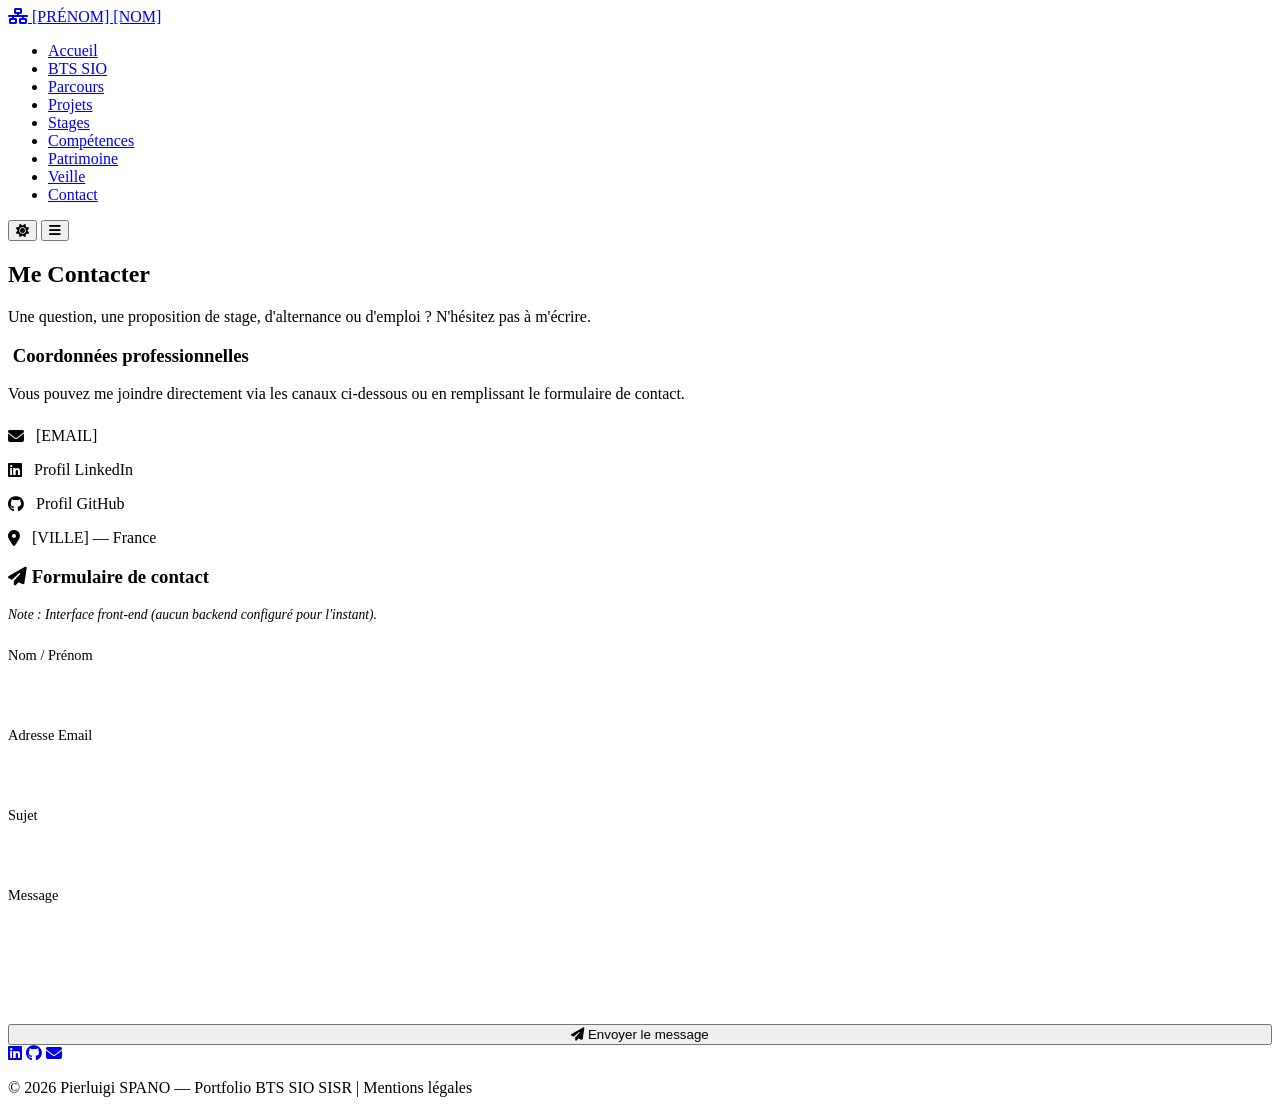
==== contact.html @ 4b3090c0 "Add files via upload" ====
<!DOCTYPE html>
<html lang="fr" data-theme="dark">
<head>
    <meta charset="UTF-8">
    <meta name="viewport" content="width=device-width, initial-scale=1.0">
    <meta name="description" content="Contactez [PRÉNOM] [NOM], étudiant en BTS SIO option SISR, pour une opportunité de stage, d'alternance ou d'emploi.">
    <title>Contact | Portfolio BTS SIO SISR</title>
    <link rel="stylesheet" href="https://cdnjs.cloudflare.com/ajax/libs/font-awesome/6.4.0/css/all.min.css">
    <link rel="stylesheet" href="css/style.css">
    <link rel="stylesheet" href="css/responsive.css">
</head>
<body>

    <header>
        <nav class="navbar">
            <a href="index.html" class="nav-brand">
                <i class="fas fa-network-wired"></i> [PRÉNOM] [NOM]
            </a>
            <ul class="nav-menu">
                <li><a href="index.html" class="nav-link">Accueil</a></li>
                <li><a href="bts-sio.html" class="nav-link">BTS SIO</a></li>
                <li><a href="parcours.html" class="nav-link">Parcours</a></li>
                <li><a href="projets.html" class="nav-link">Projets</a></li>
                <li><a href="stages.html" class="nav-link">Stages</a></li>
                <li><a href="competences.html" class="nav-link">Compétences</a></li>
                <li><a href="patrimoine.html" class="nav-link">Patrimoine</a></li>
                <li><a href="veille.html" class="nav-link">Veille</a></li>
                <li><a href="contact.html" class="nav-link">Contact</a></li>
            </ul>
            <div class="nav-actions">
                <button class="theme-toggle" aria-label="Changer de thème"><i class="fas fa-sun"></i></button>
                <button class="hamburger" aria-label="Menu mobile"><i class="fas fa-bars"></i></button>
            </div>
        </nav>
    </header>

    <main>
        <section class="page-header">
            <h1>Me <span>Contacter</span></h1>
            <p>Une question, une proposition de stage, d'alternance ou d'emploi ? N'hésitez pas à m'écrire.</p>
        </section>

        <div class="container">
            <div class="grid-2" style="align-items: start;">
                <!-- Coordonnées et réseaux -->
                <div class="card">
                    <h3><i class="fas id-card"></i> Coordonnées professionnelles</h3>
                    <p style="margin-bottom: 1.5rem;">Vous pouvez me joindre directement via les canaux ci-dessous ou en remplissant le formulaire de contact.</p>
                    
                    <ul style="list-style: none; padding: 0;">
                        <li style="margin-bottom: 1rem; display: flex; align-items: center; gap: 0.75rem;">
                            <i class="fas fa-envelope" style="color: var(--accent-cyan);"></i>
                            <a href="mailto:[EMAIL]" style="color: var(--text-secondary); text-decoration: none;">[EMAIL]</a>
                        </li>
                        <li style="margin-bottom: 1rem; display: flex; align-items: center; gap: 0.75rem;">
                            <i class="fab fa-linkedin" style="color: var(--accent-cyan);"></i>
                            <a href="[LIEN LINKEDIN]" target="_blank" style="color: var(--text-secondary); text-decoration: none;">Profil LinkedIn</a>
                        </li>
                        <li style="margin-bottom: 1rem; display: flex; align-items: center; gap: 0.75rem;">
                            <i class="fab fa-github" style="color: var(--accent-cyan);"></i>
                            <a href="[LIEN GITHUB]" target="_blank" style="color: var(--text-secondary); text-decoration: none;">Profil GitHub</a>
                        </li>
                        <li style="display: flex; align-items: center; gap: 0.75rem;">
                            <i class="fas fa-map-marker-alt" style="color: var(--accent-cyan);"></i>
                            <span style="color: var(--text-secondary);">[VILLE] — France</span>
                        </li>
                    </ul>
                </div>

                <!-- Formulaire Front-End -->
                <div class="card">
                    <h3><i class="fas fa-paper-plane"></i> Formulaire de contact</h3>
                    <p style="font-size: 0.85rem; color: var(--text-secondary); margin-bottom: 1.5rem; font-style: italic;">
                        Note : Interface front-end (aucun backend configuré pour l'instant).
                    </p>

                    <form id="contact-form" onsubmit="event.preventDefault(); alert('Message simulé envoyé avec succès ! (Interface front-end)');">
                        <div style="margin-bottom: 1rem;">
                            <label for="nom" style="display: block; margin-bottom: 0.5rem; color: var(--text-primary); font-size: 0.9rem;">Nom / Prénom</label>
                            <input type="text" id="nom" name="nom" required style="width: 100%; padding: 0.75rem; background-color: var(--bg-primary); border: 1px solid var(--border-color); border-radius: 0.375rem; color: var(--text-primary);">
                        </div>
                        <div style="margin-bottom: 1rem;">
                            <label for="email" style="display: block; margin-bottom: 0.5rem; color: var(--text-primary); font-size: 0.9rem;">Adresse Email</label>
                            <input type="email" id="email" name="email" required style="width: 100%; padding: 0.75rem; background-color: var(--bg-primary); border: 1px solid var(--border-color); border-radius: 0.375rem; color: var(--text-primary);">
                        </div>
                        <div style="margin-bottom: 1rem;">
                            <label for="sujet" style="display: block; margin-bottom: 0.5rem; color: var(--text-primary); font-size: 0.9rem;">Sujet</label>
                            <input type="text" id="sujet" name="sujet" required style="width: 100%; padding: 0.75rem; background-color: var(--bg-primary); border: 1px solid var(--border-color); border-radius: 0.375rem; color: var(--text-primary);">
                        </div>
                        <div style="margin-bottom: 1.5rem;">
                            <label for="message" style="display: block; margin-bottom: 0.5rem; color: var(--text-primary); font-size: 0.9rem;">Message</label>
                            <textarea id="message" name="message" rows="4" required style="width: 100%; padding: 0.75rem; background-color: var(--bg-primary); border: 1px solid var(--border-color); border-radius: 0.375rem; color: var(--text-primary); resize: vertical;"></textarea>
                        </div>
                        <button type="submit" class="btn btn-primary" style="width: 100%; justify-content: center;">
                            <i class="fas fa-paper-plane"></i> Envoyer le message
                        </button>
                    </form>
                </div>
            </div>
        </div>
    </main>

    <footer>
        <div class="footer-content">
            <div class="social-links">
                <a href="[LIEN LINKEDIN]" target="_blank" aria-label="LinkedIn"><i class="fab fa-linkedin"></i></a>
                <a href="[LIEN GITHUB]" target="_blank" aria-label="GitHub"><i class="fab fa-github"></i></a>
                <a href="mailto:[EMAIL]" aria-label="Email"><i class="fas fa-envelope"></i></a>
            </div>
            <p class="legal-notice">© 2026 Pierluigi SPANO — Portfolio BTS SIO SISR | <a href="contact.html" style="color: var(--accent-cyan); text-decoration: none;">Mentions légales</a></p>
        </div>
    </footer>

    <script src="js/main.js"></script>
</body>
</html>
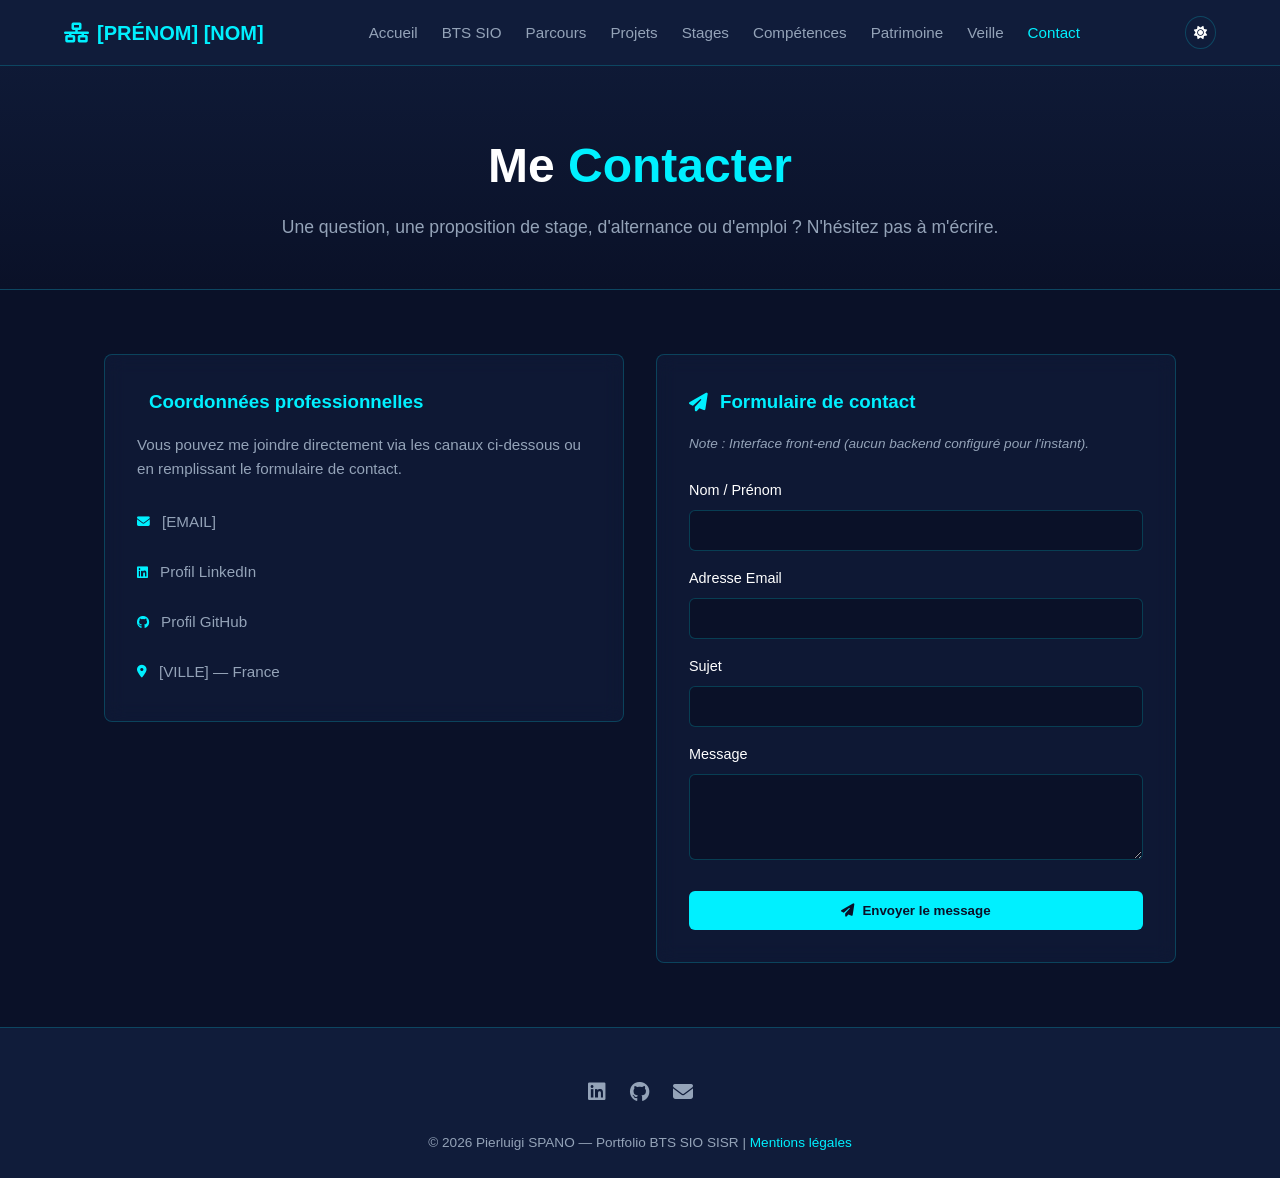
==== commit 16f05cdd: "Fix HTML structure and restore contact page content" ====
--- a/contact.html
+++ b/contact.html
@@ -58,7 +58,7 @@
                         </li>
                         <li style="margin-bottom: 1rem; display: flex; align-items: center; gap: 0.75rem;">
                             <i class="fab fa-github" style="color: var(--accent-cyan);"></i>
-                            <a href="[LIEN GITHUB]" target="_blank" style="color: var(--text-secondary); text-decoration: none;">Profil GitHub</a>
+                            <a href="[https://luigi59770.github.io/pierluigi-spano-portfolio-sisr.github.io/bts-sio.html]" target="_blank" style="color: var(--text-secondary); text-decoration: none;">Profil GitHub</a>
                         </li>
                         <li style="display: flex; align-items: center; gap: 0.75rem;">
                             <i class="fas fa-map-marker-alt" style="color: var(--accent-cyan);"></i>
@@ -113,4 +113,4 @@
 
     <script src="js/main.js"></script>
 </body>
-</html>+</html>
--- a/css/style.css
+++ b/css/style.css
@@ -0,0 +1,665 @@
+:root {
+    --bg-primary: #0a1128;
+    --bg-secondary: #101c3a;
+    --bg-card: rgba(16, 28, 58, 0.7);
+    --text-primary: #ffffff;
+    --text-secondary: #94a3b8;
+    --accent-cyan: #00f0ff;
+    --accent-blue: #3b82f6;
+    --accent-glow: rgba(0, 240, 255, 0.2);
+    --border-color: rgba(0, 240, 255, 0.2);
+    --transition: all 0.3s ease;
+}
+
+[data-theme="light"] {
+    --bg-primary: #f8fafc;
+    --bg-secondary: #ffffff;
+    --bg-card: rgba(255, 255, 255, 0.9);
+    --text-primary: #0f172a;
+    --text-secondary: #475569;
+    --accent-cyan: #0284c7;
+    --accent-blue: #2563eb;
+    --accent-glow: rgba(2, 132, 199, 0.15);
+    --border-color: rgba(2, 132, 199, 0.2);
+}
+
+* {
+    margin: 0;
+    padding: 0;
+    box-sizing: border-box;
+}
+
+html {
+    scroll-behavior: smooth;
+}
+
+body {
+    font-family: 'Segoe UI', Roboto, Helvetica, Arial, sans-serif;
+    background-color: var(--bg-primary);
+    color: var(--text-primary);
+    line-height: 1.6;
+    transition: background-color 0.3s ease, color 0.3s ease;
+}
+
+/* Navbar */
+.navbar {
+    position: fixed;
+    top: 0;
+    left: 0;
+    width: 100%;
+    background-color: var(--bg-secondary);
+    backdrop-filter: blur(10px);
+    border-bottom: 1px solid var(--border-color);
+    display: flex;
+    justify-content: space-between;
+    align-items: center;
+    padding: 1rem 5%;
+    z-index: 1000;
+}
+
+.nav-brand {
+    font-size: 1.25rem;
+    font-weight: 700;
+    color: var(--accent-cyan);
+    text-decoration: none;
+    display: flex;
+    align-items: center;
+    gap: 0.5rem;
+}
+
+.nav-menu {
+    display: flex;
+    list-style: none;
+    gap: 1.5rem;
+    align-items: center;
+}
+
+.nav-link {
+    color: var(--text-secondary);
+    text-decoration: none;
+    font-size: 0.95rem;
+    font-weight: 500;
+    transition: var(--transition);
+}
+
+.nav-link:hover, .nav-link.active {
+    color: var(--accent-cyan);
+}
+
+.nav-actions {
+    display: flex;
+    align-items: center;
+    gap: 1rem;
+}
+
+.theme-toggle {
+    background: none;
+    border: 1px solid var(--border-color);
+    color: var(--text-primary);
+    padding: 0.5rem;
+    border-radius: 50%;
+    cursor: pointer;
+    transition: var(--transition);
+}
+
+.theme-toggle:hover {
+    background-color: var(--accent-glow);
+    color: var(--accent-cyan);
+}
+
+.hamburger {
+    display: none;
+    cursor: pointer;
+    background: none;
+    border: none;
+    color: var(--text-primary);
+    font-size: 1.5rem;
+}
+
+/* Hero Section */
+.hero {
+    min-height: 100vh;
+    display: flex;
+    align-items: center;
+    justify-content: center;
+    padding: 8rem 5% 4rem 5%;
+    position: relative;
+    overflow: hidden;
+}
+
+.hero-content {
+    max-width: 800px;
+    text-align: center;
+    z-index: 2;
+}
+
+.hero h1 {
+    font-size: clamp(2.5rem, 5vw, 4rem);
+    font-weight: 800;
+    margin-bottom: 1rem;
+}
+
+.hero h1 span {
+    color: var(--accent-cyan);
+}
+
+.hero p {
+    font-size: clamp(1rem, 2vw, 1.25rem);
+    color: var(--text-secondary);
+    margin-bottom: 2rem;
+}
+
+.hero-buttons {
+    display: flex;
+    gap: 1rem;
+    justify-content: center;
+    flex-wrap: wrap;
+}
+
+.btn {
+    display: inline-flex;
+    align-items: center;
+    gap: 0.5rem;
+    padding: 0.75rem 1.5rem;
+    border-radius: 0.375rem;
+    font-weight: 600;
+    text-decoration: none;
+    transition: var(--transition);
+    cursor: pointer;
+}
+
+.btn-primary {
+    background-color: var(--accent-cyan);
+    color: #0a1128;
+    border: none;
+}
+
+.btn-primary:hover {
+    box-shadow: 0 0 15px var(--accent-glow);
+    transform: translateY(-2px);
+}
+
+.btn-secondary {
+    background-color: transparent;
+    color: var(--text-primary);
+    border: 1px solid var(--border-color);
+}
+
+.btn-secondary:hover {
+    border-color: var(--accent-cyan);
+    background-color: var(--accent-glow);
+}
+
+/* Footer */
+footer {
+    background-color: var(--bg-secondary);
+    border-top: 1px solid var(--border-color);
+    padding: 3rem 5% 1.5rem 5%;
+    text-align: center;
+}
+
+.footer-content {
+    display: flex;
+    flex-direction: column;
+    align-items: center;
+    gap: 1.5rem;
+    max-width: 1200px;
+    margin: 0 auto;
+}
+
+.social-links {
+    display: flex;
+    gap: 1.5rem;
+    font-size: 1.25rem;
+}
+
+.social-links a {
+    color: var(--text-secondary);
+    transition: var(--transition);
+}
+
+.social-links a:hover {
+    color: var(--accent-cyan);
+}
+
+.legal-notice {
+    font-size: 0.85rem;
+    color: var(--text-secondary);
+}
+/* Pages Global Layout */
+.page-header {
+    padding: 8rem 5% 3rem 5%;
+    text-align: center;
+    background: linear-gradient(to bottom, var(--bg-secondary), var(--bg-primary));
+    border-bottom: 1px solid var(--border-color);
+}
+
+.page-header h1 {
+    font-size: clamp(2rem, 4vw, 3rem);
+    margin-bottom: 0.5rem;
+    color: var(--text-primary);
+}
+
+.page-header h1 span {
+    color: var(--accent-cyan);
+}
+
+.page-header p {
+    color: var(--text-secondary);
+    font-size: 1.1rem;
+}
+
+.container {
+    max-width: 1200px;
+    margin: 0 auto;
+    padding: 4rem 5%;
+}
+
+/* Grids & Cards */
+.grid-2 {
+    display: grid;
+    grid-template-columns: repeat(auto-fit, minmax(300px, 1fr));
+    gap: 2rem;
+}
+
+.grid-3 {
+    display: grid;
+    grid-template-columns: repeat(auto-fit, minmax(280px, 1fr));
+    gap: 2rem;
+}
+
+.card {
+    background-color: var(--bg-card);
+    border: 1px solid var(--border-color);
+    border-radius: 0.5rem;
+    padding: 2rem;
+    backdrop-filter: blur(10px);
+    transition: var(--transition);
+}
+
+.card:hover {
+    border-color: var(--accent-cyan);
+    transform: translateY(-5px);
+    box-shadow: 0 10px 30px var(--accent-glow);
+}
+
+.card h3 {
+    margin-bottom: 1rem;
+    color: var(--accent-cyan);
+    display: flex;
+    align-items: center;
+    gap: 0.75rem;
+}
+
+.card p, .card ul {
+    color: var(--text-secondary);
+    font-size: 0.95rem;
+}
+
+.card ul {
+    list-style-type: none;
+    padding-left: 0;
+    margin-top: 1rem;
+}
+
+.card ul li {
+    padding: 0.3rem 0;
+    display: flex;
+    align-items: center;
+    gap: 0.5rem;
+}
+
+.card ul li i {
+    color: var(--accent-cyan);
+    font-size: 0.8rem;
+}
+
+/* Badges & Levels */
+.badge-container {
+    display: flex;
+    flex-wrap: wrap;
+    gap: 0.5rem;
+    margin-top: 1.5rem;
+}
+
+.badge {
+    background-color: var(--accent-glow);
+    color: var(--accent-cyan);
+    border: 1px solid var(--border-color);
+    padding: 0.25rem 0.75rem;
+    border-radius: 50px;
+    font-size: 0.85rem;
+    font-weight: 500;
+}
+
+.level-tag {
+    display: inline-block;
+    margin-top: 1rem;
+    font-size: 0.8rem;
+    text-transform: uppercase;
+    letter-spacing: 1px;
+    color: var(--accent-cyan);
+    font-weight: 700;
+}
+
+/* Timeline */
+.timeline {
+    position: relative;
+    max-width: 800px;
+    margin: 0 auto;
+    padding: 2rem 0;
+}
+
+.timeline::after {
+    content: '';
+    position: absolute;
+    width: 2px;
+    background-color: var(--border-color);
+    top: 0;
+    bottom: 0;
+    left: 50%;
+    transform: translateX(-50%);
+}
+
+.timeline-item {
+    padding: 10px 40px;
+    position: relative;
+    background-color: inherit;
+    width: 50%;
+}
+
+.timeline-item::after {
+    content: '';
+    position: absolute;
+    width: 16px;
+    height: 16px;
+    right: -8px;
+    background-color: var(--bg-primary);
+    border: 3px solid var(--accent-cyan);
+    top: 20px;
+    border-radius: 50%;
+    z-index: 1;
+}
+
+.timeline-item.left {
+    left: 0;
+    text-align: right;
+}
+
+.timeline-item.right {
+    left: 50%;
+    text-align: left;
+}
+
+.timeline-item.right::after {
+    left: -8px;
+}
+
+.timeline-content {
+    padding: 1.5rem;
+    background-color: var(--bg-card);
+    border: 1px solid var(--border-color);
+    border-radius: 0.5rem;
+    backdrop-filter: blur(10px);
+}
+
+.timeline-content h3 {
+    color: var(--accent-cyan);
+    margin-bottom: 0.5rem;
+}
+
+.timeline-content span {
+    font-size: 0.85rem;
+    color: var(--text-secondary);
+    display: block;
+    margin-bottom: 0.75rem;
+    font-weight: 600;
+}
+
+@media screen and (max-width: 768px) {
+    .timeline::after {
+        left: 31px;
+    }
+    .timeline-item {
+        width: 100%;
+        padding-left: 70px;
+        padding-right: 25px;
+        text-align: left !important;
+    }
+    .timeline-item.right {
+        left: 0%;
+    }
+    .timeline-item::after {
+        left: 23px !important;
+    }
+}
+/* Filtres de projets */
+.filter-container {
+    display: flex;
+    justify-content: center;
+    flex-wrap: wrap;
+    gap: 0.75rem;
+    margin-bottom: 3rem;
+}
+
+.filter-btn {
+    background-color: var(--bg-card);
+    border: 1px solid var(--border-color);
+    color: var(--text-secondary);
+    padding: 0.5rem 1.25rem;
+    border-radius: 50px;
+    cursor: pointer;
+    font-weight: 500;
+    transition: var(--transition);
+}
+
+.filter-btn:hover, .filter-btn.active {
+    background-color: var(--accent-glow);
+    color: var(--accent-cyan);
+    border-color: var(--accent-cyan);
+}
+
+/* Grille Projets */
+.project-card {
+    background-color: var(--bg-card);
+    border: 1px solid var(--border-color);
+    border-radius: 0.5rem;
+    overflow: hidden;
+    display: flex;
+    flex-direction: column;
+    transition: var(--transition);
+}
+
+.project-card:hover {
+    border-color: var(--accent-cyan);
+    transform: translateY(-5px);
+    box-shadow: 0 10px 30px var(--accent-glow);
+}
+
+.project-img-placeholder {
+    height: 180px;
+    background: linear-gradient(135deg, var(--bg-secondary), var(--bg-primary));
+    display: flex;
+    align-items: center;
+    justify-content: center;
+    color: var(--accent-cyan);
+    font-size: 2.5rem;
+    border-bottom: 1px solid var(--border-color);
+}
+
+.project-content {
+    padding: 1.5rem;
+    display: flex;
+    flex-direction: column;
+    flex-grow: 1;
+}
+
+.project-content h3 {
+    color: var(--text-primary);
+    margin-bottom: 0.5rem;
+}
+
+.project-content p {
+    color: var(--text-secondary);
+    font-size: 0.9rem;
+    margin-bottom: 1.5rem;
+    flex-grow: 1;
+}
+
+/* Modale Projet */
+.modal-overlay {
+    position: fixed;
+    top: 0;
+    left: 0;
+    width: 100%;
+    height: 100%;
+    background-color: rgba(10, 17, 40, 0.85);
+    backdrop-filter: blur(5px);
+    display: flex;
+    align-items: center;
+    justify-content: center;
+    z-index: 2000;
+    opacity: 0;
+    visibility: hidden;
+    transition: var(--transition);
+    padding: 2rem;
+}
+
+.modal-overlay.active {
+    opacity: 1;
+    visibility: visible;
+}
+
+.modal-container {
+    background-color: var(--bg-secondary);
+    border: 1px solid var(--accent-cyan);
+    border-radius: 0.5rem;
+    max-width: 800px;
+    width: 100%;
+    max-height: 90vh;
+    overflow-y: auto;
+    padding: 2.5rem;
+    position: relative;
+    box-shadow: 0 0 40px var(--accent-glow);
+}
+
+.modal-close {
+    position: absolute;
+    top: 1.5rem;
+    right: 1.5rem;
+    background: none;
+    border: none;
+    color: var(--text-secondary);
+    font-size: 1.5rem;
+    cursor: pointer;
+    transition: var(--transition);
+}
+
+.modal-close:hover {
+    color: var(--accent-cyan);
+}
+
+.modal-body h2 {
+    color: var(--accent-cyan);
+    margin-bottom: 1rem;
+}
+
+.modal-body h4 {
+    color: var(--text-primary);
+    margin-top: 1.5rem;
+    margin-bottom: 0.5rem;
+    border-left: 3px solid var(--accent-cyan);
+    padding-left: 0.5rem;
+}
+
+.modal-body p, .modal-body ul {
+    color: var(--text-secondary);
+    font-size: 0.95rem;
+}
+
+.modal-body ul {
+    padding-left: 1.2rem;
+}
+/* Stages Layout */
+.stage-section {
+    margin-bottom: 4rem;
+}
+
+.stage-header-box {
+    background: linear-gradient(135deg, var(--bg-secondary), var(--bg-card));
+    border: 1px solid var(--border-color);
+    border-radius: 0.5rem;
+    padding: 2rem;
+    margin-bottom: 2rem;
+}
+
+.stage-header-box h3 {
+    color: var(--accent-cyan);
+    font-size: 1.5rem;
+    margin-bottom: 1rem;
+    display: flex;
+    align-items: center;
+    gap: 0.75rem;
+}
+
+.stage-meta {
+    display: grid;
+    grid-template-columns: repeat(auto-fit, minmax(220px, 1fr));
+    gap: 1rem;
+    margin-top: 1rem;
+    padding-top: 1rem;
+    border-top: 1px solid var(--border-color);
+}
+
+.stage-meta p {
+    color: var(--text-secondary);
+    font-size: 0.95rem;
+}
+
+.stage-meta p strong {
+    color: var(--text-primary);
+}
+
+/* Missions grid */
+.missions-container {
+    display: grid;
+    grid-template-columns: repeat(auto-fit, minmax(320px, 1fr));
+    gap: 1.5rem;
+}
+
+.mission-card {
+    background-color: var(--bg-card);
+    border: 1px solid var(--border-color);
+    border-radius: 0.5rem;
+    padding: 1.5rem;
+    backdrop-filter: blur(10px);
+}
+
+.mission-card h4 {
+    color: var(--accent-cyan);
+    margin-bottom: 0.75rem;
+    font-size: 1.1rem;
+    display: flex;
+    align-items: center;
+    gap: 0.5rem;
+}
+
+.mission-card ul {
+    list-style-type: none;
+    padding-left: 0;
+}
+
+.mission-card ul li {
+    color: var(--text-secondary);
+    font-size: 0.9rem;
+    padding: 0.25rem 0;
+    display: flex;
+    align-items: flex-start;
+    gap: 0.5rem;
+}
+
+.mission-card ul li i {
+    color: var(--accent-cyan);
+    margin-top: 4px;
+    font-size: 0.75rem;
+}
--- a/css/responsive.css
+++ b/css/responsive.css
@@ -0,0 +1,28 @@
+@media (max-width: 968px) {
+    .hamburger {
+        display: block;
+    }
+
+    .nav-menu {
+        position: fixed;
+        top: 70px;
+        left: -100%;
+        width: 100%;
+        height: calc(100vh - 70px);
+        background-color: var(--bg-secondary);
+        flex-direction: column;
+        justify-content: center;
+        align-items: center;
+        transition: var(--transition);
+        border-top: 1px solid var(--border-color);
+    }
+
+    .nav-menu.active {
+        left: 0;
+    }
+
+    .hero-buttons {
+        flex-direction: column;
+        align-items: stretch;
+    }
+}
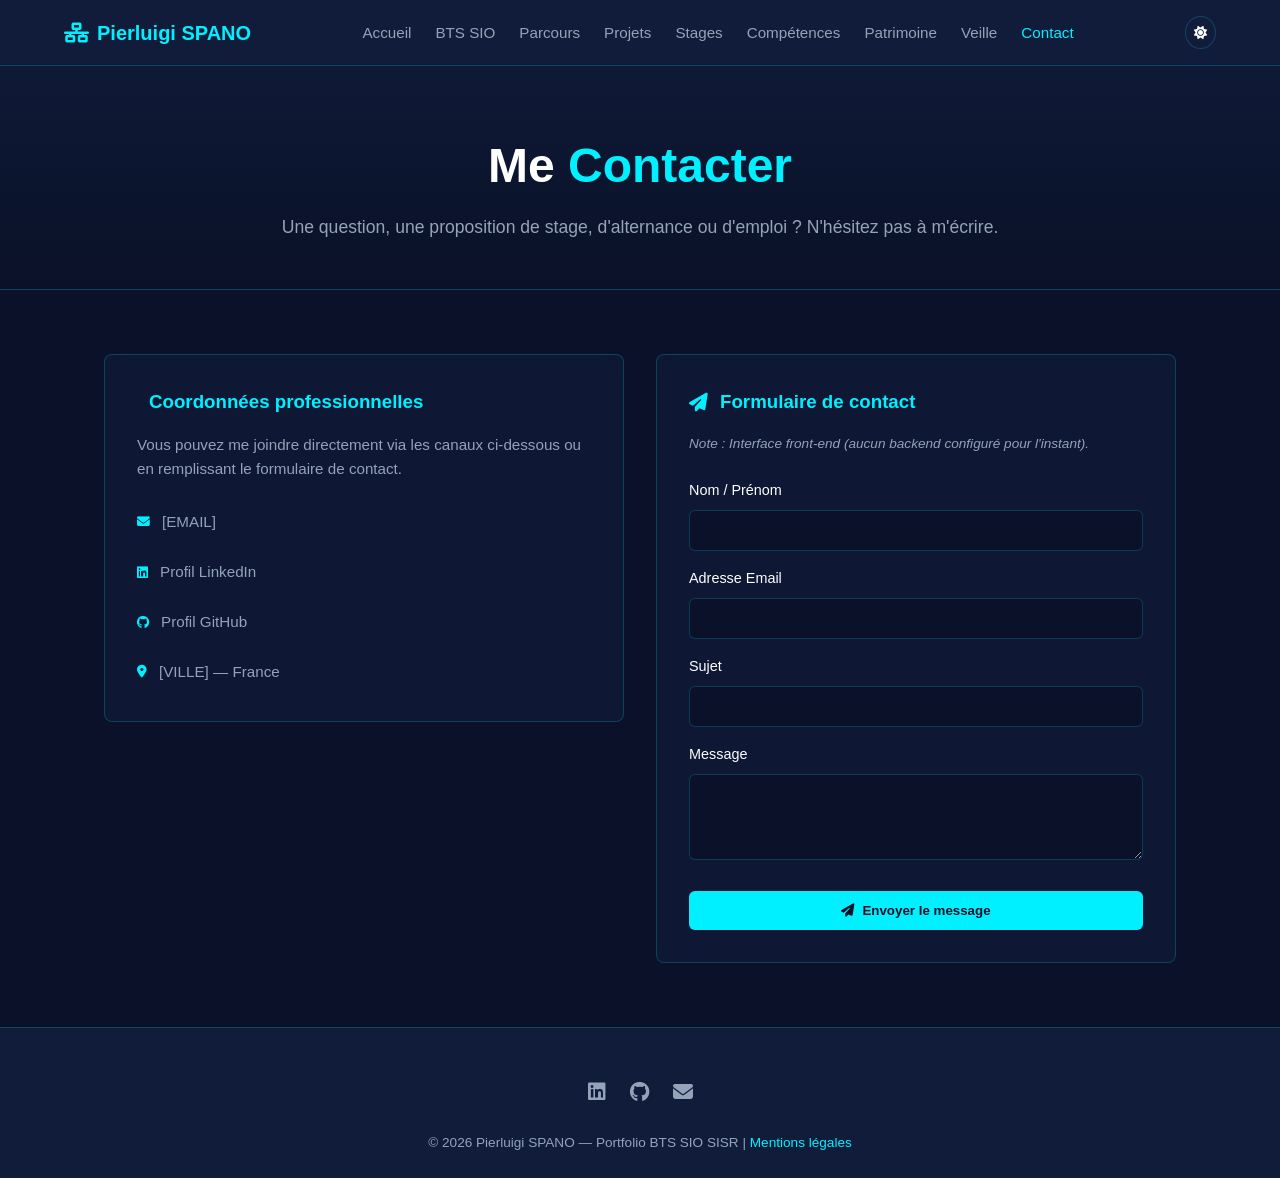
==== commit 276b73a9: "Revise contact details and placeholders in contact.html Updated contact information and placeholders" ====
--- a/contact.html
+++ b/contact.html
@@ -14,7 +14,7 @@
     <header>
         <nav class="navbar">
             <a href="index.html" class="nav-brand">
-                <i class="fas fa-network-wired"></i> [PRÉNOM] [NOM]
+                <i class="fas fa-network-wired"></i> Pierluigi SPANO
             </a>
             <ul class="nav-menu">
                 <li><a href="index.html" class="nav-link">Accueil</a></li>
@@ -58,7 +58,7 @@
                         </li>
                         <li style="margin-bottom: 1rem; display: flex; align-items: center; gap: 0.75rem;">
                             <i class="fab fa-github" style="color: var(--accent-cyan);"></i>
-                            <a href="[https://luigi59770.github.io/pierluigi-spano-portfolio-sisr.github.io/bts-sio.html]" target="_blank" style="color: var(--text-secondary); text-decoration: none;">Profil GitHub</a>
+                            <a href="https://luigi59770.github.io/pierluigi-spano-portfolio-sisr.github.io/bts-sio.html" target="_blank" style="color: var(--text-secondary); text-decoration: none;">Profil GitHub</a>
                         </li>
                         <li style="display: flex; align-items: center; gap: 0.75rem;">
                             <i class="fas fa-map-marker-alt" style="color: var(--accent-cyan);"></i>
